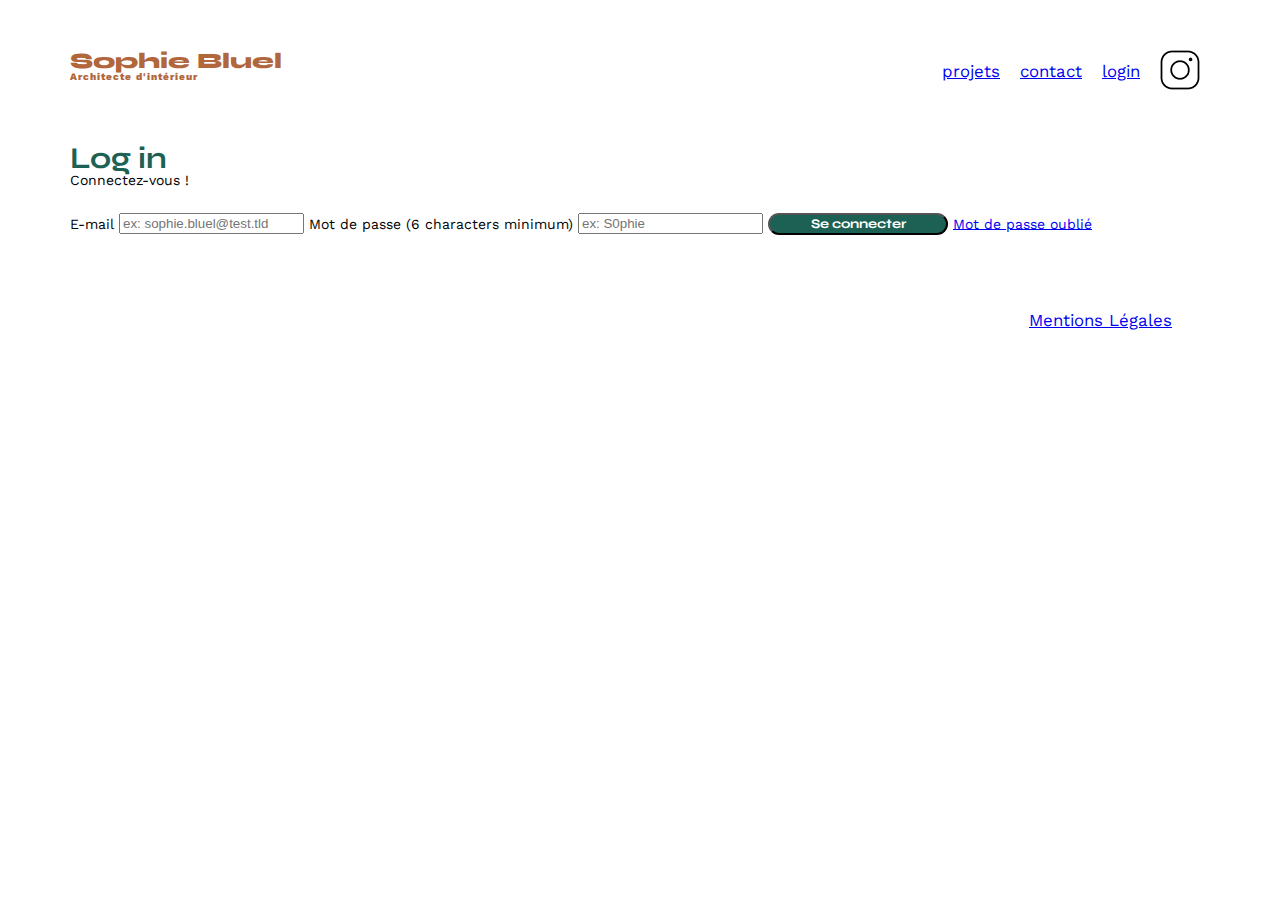
==== FrontEnd/login.html @ 77f5425b "exercice" ====
<!DOCTYPE html>
<html lang="fr">
  <head>
    <meta charset="UTF-8" />
    <meta name="viewport" content="width=device-width, initial-scale=1.0" />
    <title>Login</title>
  </head>
  <body>
    <!-- Page de connexion -->
    <!DOCTYPE html>
    <html lang="fr">
      <head>
        <meta charset="UTF-8" />
        <title>Sophie Bluel - Architecte d'intérieur</title>
        <meta name="viewport" content="width=device-width, initial-scale=1.0" />
        <link rel="preconnect" href="https://fonts.googleapis.com" />
        <link rel="preconnect" href="https://fonts.gstatic.com" crossorigin />
        <link
          href="https://fonts.googleapis.com/css2?family=Syne:wght@700;800&family=Work+Sans&display=swap"
          rel="stylesheet"
        />
        <meta name="description" content="" />
        <link rel="stylesheet" href="./assets/style.css" />
        <script type="module" src="./login.js"></script>
      </head>

      <body>
        <header>
          <h1>Sophie Bluel<span>Architecte d'intérieur</span></h1>
          <nav>
            <ul>
              <li>
                <a href="./index.html#portfolio">projets</a>
              </li>
              <li>
                <a href="index.html#contact">contact</a>
              </li>
              <li>
                <a href="login.html">login</a>
              </li>
              <li>
                <a href="http://instagram.com" target="_blank">
                  <img src="./assets/icons/instagram.png" alt="Instagram" />
                </a>
              </li>
            </ul>
          </nav>
        </header>
        <main>
          <section id="pass">
            <h2>Log in</h2>
            <p>Connectez-vous !</p>
            <form id="form" action="#">
              <label for="mail">E-mail</label>
              <input
                id="email"
                type="email"
                id="email"
                required
                maxlength="128"
                placeholder="ex: sophie.bluel@test.tld"
              />
              <label for="mdp">Mot de passe (6 characters minimum)</label>
              <input
                id="mdp"
                type="mdp"
                name="mdp"
                id="mdp"
                minlength="6"
                maxlength="64"
                autocomplete="current-password"
                placeholder="ex: S0phie"
              />
              <input id="connect" type="submit" value="Se connecter" />
              <a class="forgotpassword" href="#">Mot de passe oublié</a>
            </form>
          </section>
        </main>
        <!-- FOOTER -->
        <footer>
          <nav>
            <ul>
              <a href="#">
                <li>Mentions Légales</li>
              </a>
            </ul>
          </nav>
        </footer>
      </body>
    </html>
  </body>
</html>
---- FrontEnd/assets/style.css ----
/* http://meyerweb.com/eric/tools/css/reset/
   v2.0 | 20110126
   License: none (public domain)
*/

html,
body,
div,
span,
applet,
object,
iframe,
h1,
h2,
h3,
h4,
h5,
h6,
p,
blockquote,
pre,
a,
abbr,
acronym,
address,
big,
cite,
code,
del,
dfn,
em,
img,
ins,
kbd,
q,
s,
samp,
small,
strike,
strong,
sub,
sup,
tt,
var,
b,
u,
i,
center,
dl,
dt,
dd,
ol,
ul,
li,
fieldset,
form,
label,
legend,
table,
caption,
tbody,
tfoot,
thead,
tr,
th,
td,
article,
aside,
canvas,
details,
embed,
figure,
figcaption,
footer,
header,
hgroup,
menu,
nav,
output,
ruby,
section,
summary,
time,
mark,
audio,
video {
  margin: 0;
  padding: 0;
  border: 0;
  font-size: 100%;
  font: inherit;
  vertical-align: baseline;
}
/* HTML5 display-role reset for older browsers */
article,
aside,
details,
figcaption,
figure,
footer,
header,
hgroup,
menu,
nav,
section {
  display: block;
}
body {
  line-height: 1;
}
ol,
ul {
  list-style: none;
}
blockquote,
q {
  quotes: none;
}
blockquote:before,
blockquote:after,
q:before,
q:after {
  content: "";
  content: none;
}
table {
  border-collapse: collapse;
  border-spacing: 0;
}
/** end reset css**/
body {
  max-width: 1140px;
  margin: auto;
  font-family: "Work Sans";
  font-size: 14px;
}
header {
  display: flex;
  justify-content: space-between;
  margin: 50px 0;
}
section {
  margin: 50px 0;
}

h1 {
  display: flex;
  flex-direction: column;
  font-family: "Syne";
  font-size: 22px;
  font-weight: 800;
  color: #b1663c;
}

h1 > span {
  font-family: "Work Sans";
  font-size: 10px;
  letter-spacing: 0.1em;
}

h2 {
  font-family: "Syne";
  font-weight: 700;
  font-size: 30px;
  color: #1d6154;
}
nav ul {
  display: flex;
  align-items: center;
  list-style-type: none;
}
nav li {
  padding: 0 10px;
  font-size: 1.2em;
}

li:hover {
  color: #b1663c;
}
#introduction {
  display: flex;
  align-items: center;
}
#introduction figure {
  flex: 1;
}
#introduction img {
  display: block;
  margin: auto;
  width: 80%;
}

#introduction article {
  flex: 1;
}
#introduction h2 {
  margin-bottom: 1em;
}

#introduction p {
  margin-bottom: 0.5em;
}
#portfolio h2 {
  text-align: center;
  margin-bottom: 1em;
}
.gallery {
  width: 100%;
  display: grid;
  grid-template-columns: 1fr 1fr 1fr;
  grid-column-gap: 20px;
  grid-row-gap: 20px;
}

.gallery img {
  width: 100%;
}
#contact {
  width: 50%;
  margin: auto;
}
#contact > * {
  text-align: center;
}
#contact h2 {
  margin-bottom: 20px;
}
#contact form {
  text-align: left;
  margin-top: 30px;
  display: flex;
  flex-direction: column;
}

#contact input {
  height: 50px;
  font-size: 1.2em;
  border: none;
  box-shadow: 0px 4px 14px rgba(0, 0, 0, 0.09);
}
#contact label {
  margin: 2em 0 1em 0;
}
#contact textarea {
  border: none;
  box-shadow: 0px 4px 14px rgba(0, 0, 0, 0.09);
}

input[type="submit"] {
  font-family: "Syne";
  font-weight: 700;
  color: white;
  background-color: #1d6154;
  margin: 2em auto;
  width: 180px;
  text-align: center;
  border-radius: 60px;
}

footer nav ul {
  display: flex;
  justify-content: flex-end;
  margin: 2em;
}

/* **************************************************** */

/* Filters */
.filters {
  display: flex;
  justify-content: center;
  align-items: center;
  flex-wrap: wrap;
  gap: 20px;
  margin: 40px 0;
}
.filter__btn {
  font-family: "Syne";
  padding: 10px 20px;
  margin: 0 15px;
  border: 1px solid #1d6154;
  border-radius: 25px;
  color: #1d6154;
  background-color: white;
  font-size: 16px;
  font-weight: 700;
  cursor: pointer;
  transition: all 0.5s ease;
}
.filter__btn:active {
  color: white;
  background-color: #1d6154;
}
.filter__btn:hover {
  color: white;
  background-color: #1d6154;
}
.filter__btn:focus {
  color: white;
  background-color: #1d6154;
}

/* ******************************************************** */
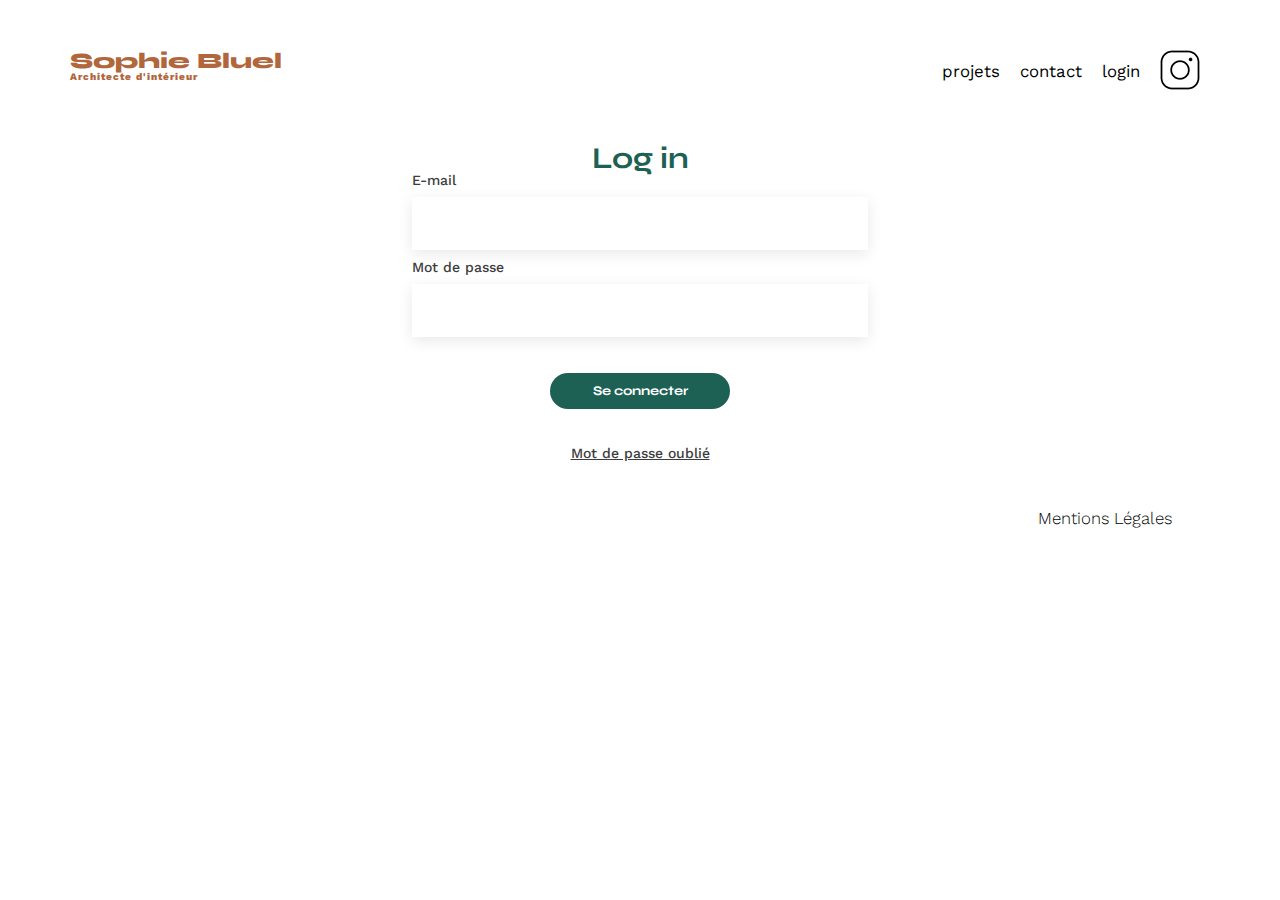
==== commit e66a60b5: "Partie style page login" ====
--- a/FrontEnd/login.html
+++ b/FrontEnd/login.html
@@ -36,12 +36,10 @@
                 <a href="index.html#contact">contact</a>
               </li>
               <li>
-                <a href="login.html">login</a>
+                <a href="#">login</a>
               </li>
               <li>
-                <a href="http://instagram.com" target="_blank">
-                  <img src="./assets/icons/instagram.png" alt="Instagram" />
-                </a>
+                <img src="./assets/icons/instagram.png" alt="Instagram" />
               </li>
             </ul>
           </nav>
@@ -49,30 +47,13 @@
         <main>
           <section id="pass">
             <h2>Log in</h2>
-            <p>Connectez-vous !</p>
             <form id="form" action="#">
               <label for="mail">E-mail</label>
-              <input
-                id="email"
-                type="email"
-                id="email"
-                required
-                maxlength="128"
-                placeholder="ex: sophie.bluel@test.tld"
-              />
-              <label for="mdp">Mot de passe (6 characters minimum)</label>
-              <input
-                id="mdp"
-                type="mdp"
-                name="mdp"
-                id="mdp"
-                minlength="6"
-                maxlength="64"
-                autocomplete="current-password"
-                placeholder="ex: S0phie"
-              />
+              <input id="email" required />
+              <label for="mdp">Mot de passe</label>
+              <input id="mdp" name="mdp" required />
               <input id="connect" type="submit" value="Se connecter" />
-              <a class="forgotpassword" href="#">Mot de passe oublié</a>
+              <a class="password" href="#">Mot de passe oublié</a>
             </form>
           </section>
         </main>
--- a/FrontEnd/assets/style.css
+++ b/FrontEnd/assets/style.css
@@ -271,13 +271,12 @@
   justify-content: center;
   align-items: center;
   flex-wrap: wrap;
-  gap: 20px;
   margin: 40px 0;
+  gap: 10px;
 }
 .filter__btn {
   font-family: "Syne";
   padding: 10px 20px;
-  margin: 0 15px;
   border: 1px solid #1d6154;
   border-radius: 25px;
   color: #1d6154;
@@ -285,19 +284,67 @@
   font-size: 16px;
   font-weight: 700;
   cursor: pointer;
-  transition: all 0.5s ease;
-}
-.filter__btn:active {
-  color: white;
-  background-color: #1d6154;
-}
+  transition: 0.5s ease;
+}
+
 .filter__btn:hover {
   color: white;
   background-color: #1d6154;
 }
-.filter__btn:focus {
-  color: white;
-  background-color: #1d6154;
-}
 
 /* ******************************************************** */
+
+/* login */
+
+nav ul li a {
+  color: #000;
+  text-decoration: none;
+}
+
+#pass {
+  text-align: center;
+}
+
+#form {
+  width: 40%;
+  margin: auto;
+  display: flex;
+  flex-direction: column;
+  gap: 10px;
+}
+
+#form label {
+  align-self: flex-start;
+  color: #3d3d3d;
+  font-size: 14px;
+  font-weight: 500;
+}
+
+#form a {
+  color: #3d3d3d;
+  font-size: 14px;
+  font-weight: 500;
+}
+
+#form #email,
+#mdp {
+  border: none;
+  height: 51px;
+  flex-shrink: 0;
+  background-color: #fff;
+  box-shadow: 0px 4px 14px 0px rgba(0, 0, 0, 0.09);
+  font-size: 20px;
+}
+
+#form #connect {
+  border: none;
+  height: 36px;
+  cursor: pointer;
+}
+
+footer nav ul a {
+  color: #000;
+  text-decoration: none;
+  font-size: 14px;
+  font-weight: 300;
+}
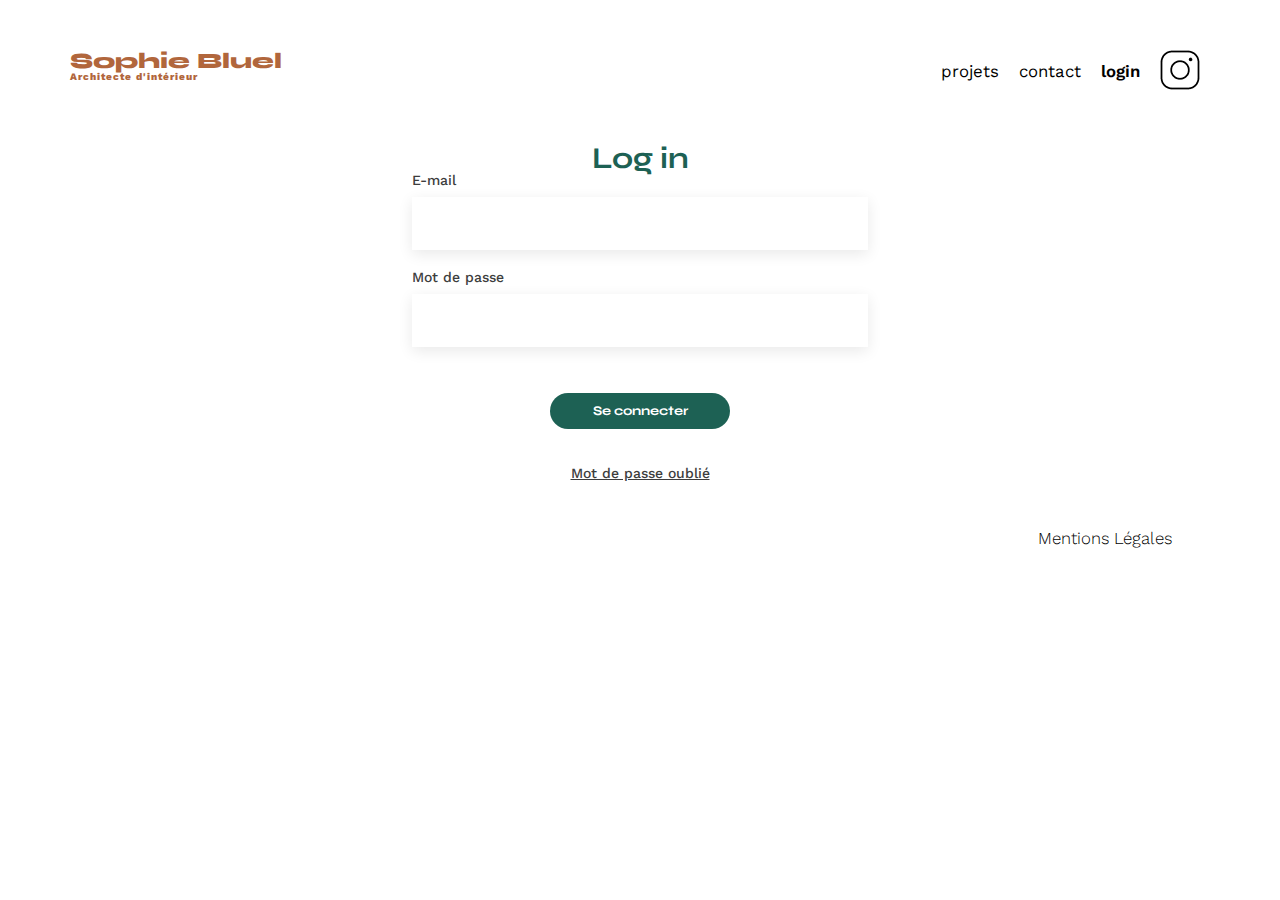
==== commit 63881fcd: "Vérification champs et ajout liens navigation" ====
--- a/FrontEnd/login.html
+++ b/FrontEnd/login.html
@@ -36,7 +36,7 @@
                 <a href="index.html#contact">contact</a>
               </li>
               <li>
-                <a href="#">login</a>
+                <a href="#" class="link__bold">login</a>
               </li>
               <li>
                 <img src="./assets/icons/instagram.png" alt="Instagram" />
@@ -45,13 +45,16 @@
           </nav>
         </header>
         <main>
-          <section id="pass">
+          <section id="admin">
             <h2>Log in</h2>
+            <div class="disconnected"></div>
             <form id="form" action="#">
               <label for="mail">E-mail</label>
               <input id="email" required />
+              <div class="email__error"></div>
               <label for="mdp">Mot de passe</label>
               <input id="mdp" name="mdp" required />
+              <div class="mdp__error"></div>
               <input id="connect" type="submit" value="Se connecter" />
               <a class="password" href="#">Mot de passe oublié</a>
             </form>
--- a/FrontEnd/assets/style.css
+++ b/FrontEnd/assets/style.css
@@ -177,6 +177,15 @@
 li:hover {
   color: #b1663c;
 }
+
+nav ul li a:hover {
+  color: #b1663c;
+}
+
+.link__bold {
+  font-weight: 600;
+}
+
 #introduction {
   display: flex;
   align-items: center;
@@ -287,6 +296,7 @@
   transition: 0.5s ease;
 }
 
+.active,
 .filter__btn:hover {
   color: white;
   background-color: #1d6154;
@@ -301,7 +311,7 @@
   text-decoration: none;
 }
 
-#pass {
+#admin {
   text-align: center;
 }
 
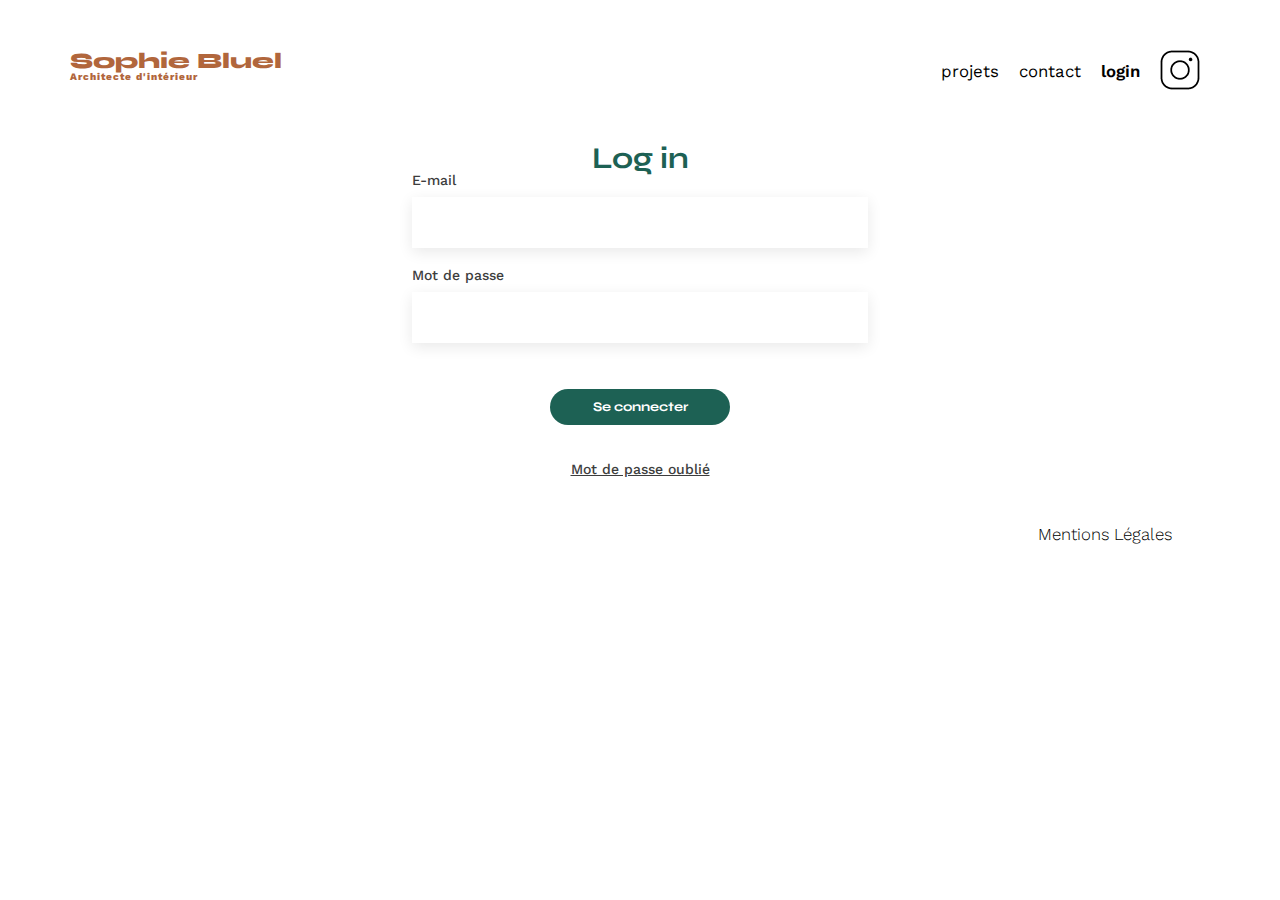
==== commit 6bde7483: "Partie modale" ====
--- a/FrontEnd/login.html
+++ b/FrontEnd/login.html
@@ -50,10 +50,10 @@
             <div class="disconnected"></div>
             <form id="form" action="#">
               <label for="mail">E-mail</label>
-              <input id="email" required />
+              <input type="email" id="email" required />
               <div class="email__error"></div>
               <label for="mdp">Mot de passe</label>
-              <input id="mdp" name="mdp" required />
+              <input type="password" id="mdp" name="mdp" required />
               <div class="mdp__error"></div>
               <input id="connect" type="submit" value="Se connecter" />
               <a class="password" href="#">Mot de passe oublié</a>
--- a/FrontEnd/assets/style.css
+++ b/FrontEnd/assets/style.css
@@ -2,6 +2,10 @@
    v2.0 | 20110126
    License: none (public domain)
 */
+
+* {
+  box-sizing: border-box;
+}
 
 html,
 body,
@@ -186,6 +190,28 @@
   font-weight: 600;
 }
 
+/* barre noir Admin*/
+#darkBar {
+  background-color: #000;
+  padding: 20px;
+  font-family: "Work Sans";
+  font-style: normal;
+  font-weight: 400;
+  font-size: 16px;
+  line-height: 19px;
+  color: #000;
+  text-align: center;
+  display: flex;
+  align-items: center;
+  justify-content: center;
+}
+
+#darkBar span,
+#darkBar i {
+  color: #fff;
+  margin-left: 10px;
+}
+
 #introduction {
   display: flex;
   align-items: center;
@@ -211,8 +237,25 @@
 }
 #portfolio h2 {
   text-align: center;
-  margin-bottom: 1em;
-}
+}
+.title__portfolio {
+  display: flex;
+  flex-direction: row;
+  justify-content: center;
+  align-items: center;
+  margin: 8em 0 5em;
+  gap: 2em;
+}
+
+.portfolio__icon {
+  cursor: pointer;
+}
+
+.portfolio__icon i {
+  font-size: 15.5px;
+  color: #000;
+}
+
 .gallery {
   width: 100%;
   display: grid;
@@ -276,6 +319,7 @@
 
 /* Filters */
 .filters {
+  text-align: center;
   display: flex;
   justify-content: center;
   align-items: center;
@@ -350,6 +394,11 @@
   border: none;
   height: 36px;
   cursor: pointer;
+  transition: 0.3s;
+}
+
+#form #connect:hover {
+  background-color: #0e2f28;
 }
 
 footer nav ul a {
@@ -358,3 +407,243 @@
   font-size: 14px;
   font-weight: 300;
 }
+
+/* modale 1 */
+
+.modal,
+.modal2 {
+  z-index: 1000;
+  width: 700px;
+  padding: 1.3rem;
+  min-height: 250px;
+  position: fixed;
+  top: 50%;
+  left: 50%;
+  transform: translate(-50%, -50%);
+  background-color: #fff;
+  border-radius: 10px;
+}
+
+.btn-close {
+  font-size: 21px;
+  color: #000;
+  font-size: 1.2em;
+  position: absolute;
+  top: 20px;
+  right: 20px;
+  cursor: pointer;
+}
+
+.btn-close2 {
+  font-size: 21px;
+  color: #000;
+  font-size: 1.2em;
+  position: absolute;
+  top: 20px;
+  left: 20px;
+  cursor: pointer;
+}
+
+.btn-close3 {
+  font-size: 21px;
+  color: #000;
+  font-size: 1.2em;
+  position: absolute;
+  top: 20px;
+  right: 20px;
+  cursor: pointer;
+}
+
+.modal-container {
+  padding: 2em 6em;
+}
+
+.modal-header h3 {
+  color: #000;
+  margin: 1em 0;
+  text-align: center;
+  font-family: Work Sans;
+  font-size: 26px;
+  font-weight: 400;
+}
+
+.modal-gallery {
+  width: 100%;
+  display: grid;
+  grid-template-columns: repeat(5, 1fr);
+  grid-column-gap: 10px;
+  grid-row-gap: 10px;
+  margin: 3em 0;
+}
+
+.modal-gallery img {
+  width: 100%;
+}
+
+figure {
+  position: relative;
+}
+
+.btn__Trash {
+  background-color: #000;
+  padding: 0.2em;
+  color: #fff;
+  position: absolute;
+  top: 0.5em;
+  right: 0.5em;
+  cursor: pointer;
+}
+
+.modal-footer {
+  padding-top: 2em;
+  border-top: 1px solid #b3b3b3;
+  text-align: center;
+}
+
+.modal-footer button {
+  border: none;
+  border-radius: 60px;
+  width: 237px;
+  font-family: Syne;
+  color: #fff;
+  font-size: 14px;
+  display: inline-block;
+  padding: 0.8em;
+  background-color: #1d6154;
+  text-decoration: none;
+  transition: 0.3s;
+  cursor: pointer;
+}
+
+.modal-footer button:hover {
+  background-color: #0e2f28;
+}
+
+.overlay,
+.overlay2 {
+  position: fixed;
+  top: 0;
+  bottom: 0;
+  left: 0;
+  right: 0;
+  width: 100%;
+  height: 100%;
+  background: rgba(0, 0, 0, 0.3);
+  backdrop-filter: blur(1px);
+  z-index: 1;
+}
+
+.hidden {
+  display: none;
+}
+
+.modal-overlay {
+  position: fixed;
+  display: flex;
+  flex-direction: row;
+  justify-content: center;
+  align-items: center;
+  top: 0;
+  left: 0;
+  width: 100%;
+  height: 100%;
+  background-color: rgba(0, 0, 0, 0.3);
+  display: none;
+}
+
+/* modal 2 */
+
+.modal-nav .fa-arrow-left {
+  color: #000;
+  font-size: 21px;
+}
+#modal-edit-project-form .modal-content-new-photo {
+  display: flex;
+  flex-direction: column;
+  align-items: center;
+  padding: 30px 0 19px 0;
+  background-color: #e8f1f7;
+  border-radius: 3px;
+  margin: 35px 105px 0 105px;
+}
+
+.modal-content-new-photo i {
+  font-size: 58px;
+  color: #b9c5cc;
+  padding-bottom: 20px;
+}
+
+.modal-content-new-photo #new-image {
+  background-color: #cbd6dc;
+  border: none;
+  border-radius: 50px;
+  font-family: "Work Sans";
+  font-size: 1em;
+  line-height: 16px;
+  color: #306685;
+  text-align: center;
+  padding: 10px 33px;
+  cursor: pointer;
+}
+
+.modal-content-new-photo #form-image {
+  margin-top: -36px;
+  width: 173px;
+  padding: 8px 0;
+  border: none;
+  border-radius: 50px;
+  opacity: 0;
+  cursor: pointer;
+}
+
+.modal-content-new-photo p {
+  font-size: 10px;
+  line-height: 12px;
+  color: #444;
+  padding-top: 7px;
+}
+
+#modal-edit-project-form .modal-content-new-category-title {
+  display: flex;
+  flex-direction: column;
+  text-align: left;
+  padding: 10px 105px 0 105px;
+}
+
+.modal-content-new-category-title input[type="text"],
+select {
+  height: 51px;
+  box-shadow: 0px 4px 14px rgba(0, 0, 0, 0.09);
+  border: none;
+}
+
+.modal-content-new-category-title #form-title,
+#form-category {
+  color: #444;
+  padding-left: 16px;
+  font-family: "Work Sans";
+  font-size: 1em;
+}
+
+.modal-content-new-category-title label {
+  padding-top: 20px;
+  padding-bottom: 10px;
+}
+
+.modal-content-new-category-title .border-in-second-window-of-modal {
+  margin-left: 0;
+  margin-right: 0;
+  margin-top: 45px;
+}
+
+#modal-edit-project-form input[type="submit"] {
+  background-color: #a7a7a7;
+  border: none;
+  width: 234px;
+  padding: 10px 49px;
+  cursor: pointer;
+}
+
+#modal-edit-project-form input[type="submit"]:hover {
+  background-color: #1d6154;
+}
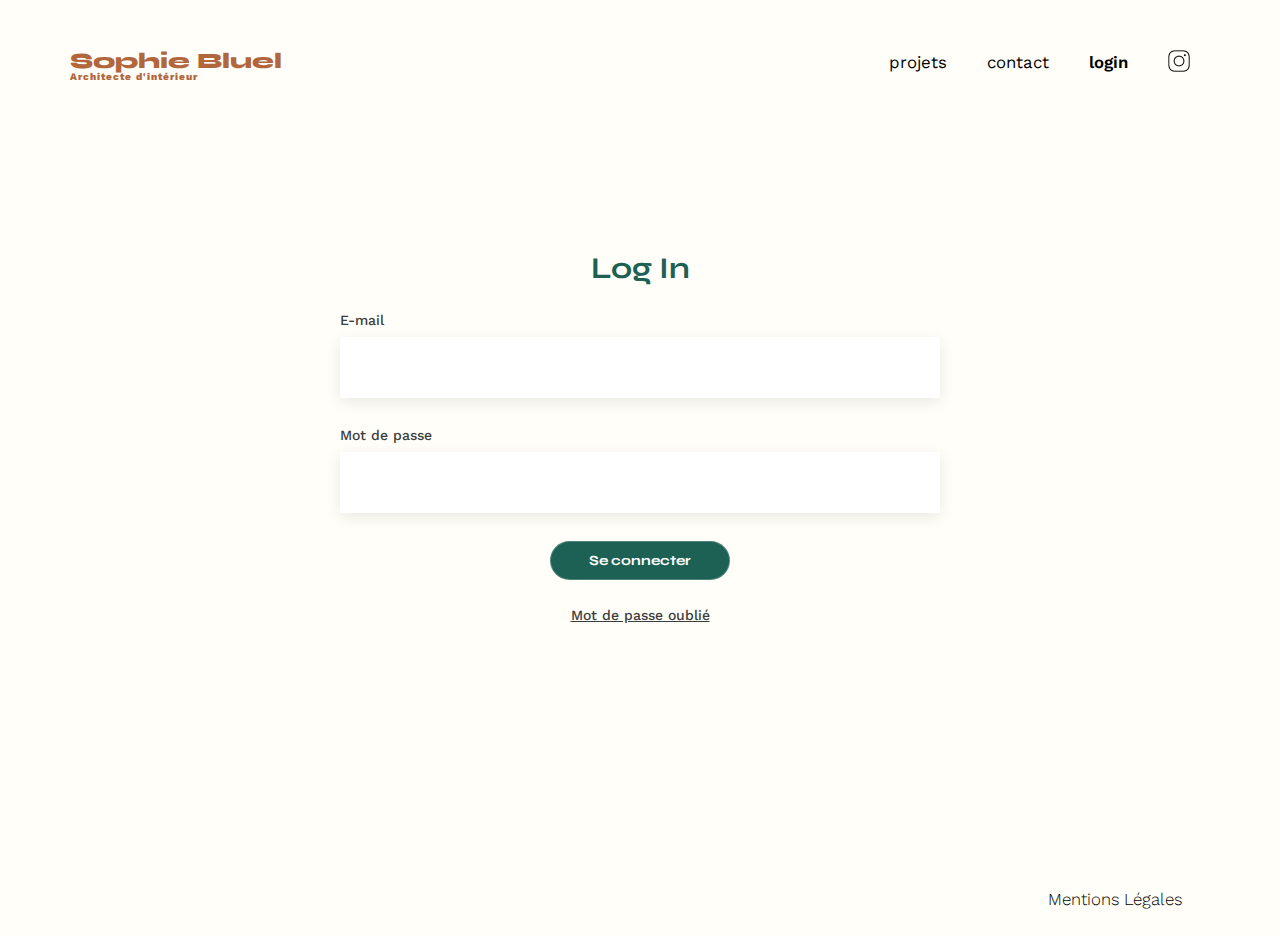
==== commit 7bb87285: "Refactoring code" ====
--- a/FrontEnd/login.html
+++ b/FrontEnd/login.html
@@ -33,32 +33,62 @@
                 <a href="./index.html#portfolio">projets</a>
               </li>
               <li>
-                <a href="index.html#contact">contact</a>
+                <a href="./index.html#contact">contact</a>
               </li>
               <li>
-                <a href="#" class="link__bold">login</a>
+                <a href="#" class="link-bold">login</a>
               </li>
               <li>
-                <img src="./assets/icons/instagram.png" alt="Instagram" />
+                <img
+                  class="icon-instagram"
+                  src="./assets/icons/instagram.png"
+                  alt="Instagram"
+                />
               </li>
             </ul>
           </nav>
         </header>
         <main>
-          <section id="admin">
-            <h2>Log in</h2>
+          <div class="container">
+            <h2>Log In</h2>
             <div class="disconnected"></div>
-            <form id="form" action="#">
-              <label for="mail">E-mail</label>
-              <input type="email" id="email" required />
-              <div class="email__error"></div>
-              <label for="mdp">Mot de passe</label>
-              <input type="password" id="mdp" name="mdp" required />
-              <div class="mdp__error"></div>
-              <input id="connect" type="submit" value="Se connecter" />
-              <a class="password" href="#">Mot de passe oublié</a>
+            <form>
+              <div class="input-group">
+                <label for="email">E-mail</label>
+                <div class="icon-input-container">
+                  <input
+                    type="text"
+                    name="email"
+                    id="email"
+                    autocomplete="off"
+                  />
+                  <img
+                    src="./assets/icons/check.svg"
+                    alt="icone de validation"
+                    class="icone-verif"
+                  />
+                </div>
+                <span class="error-msg">Entrez un email valide.</span>
+              </div>
+
+              <div class="input-group">
+                <label for="password">Mot de passe</label>
+                <div class="icon-input-container">
+                  <input type="password" name="password" id="password" />
+                  <img
+                    src="./assets/icons/check.svg"
+                    alt="icone de validation"
+                    class="icone-verif"
+                  />
+                </div>
+                <span class="validate-info"></span>
+                <span class="validate-mdp"></span>
+              </div>
+
+              <button type="submit">Se connecter</button>
             </form>
-          </section>
+            <a class="mdp-forgot" href="#">Mot de passe oublié</a>
+          </div>
         </main>
         <!-- FOOTER -->
         <footer>
--- a/FrontEnd/assets/style.css
+++ b/FrontEnd/assets/style.css
@@ -2,10 +2,6 @@
    v2.0 | 20110126
    License: none (public domain)
 */
-
-* {
-  box-sizing: border-box;
-}
 
 html,
 body,
@@ -133,6 +129,7 @@
 }
 /** end reset css**/
 body {
+  background: #fffef8;
   max-width: 1140px;
   margin: auto;
   font-family: "Work Sans";
@@ -174,20 +171,20 @@
   list-style-type: none;
 }
 nav li {
-  padding: 0 10px;
+  padding: 0 20px;
   font-size: 1.2em;
 }
 
-li:hover {
+.icon-instagram {
+  color: #000;
+  width: 22px;
+  height: 22px;
+  cursor: pointer;
+}
+
+li:hover,
+a:hover {
   color: #b1663c;
-}
-
-nav ul li a:hover {
-  color: #b1663c;
-}
-
-.link__bold {
-  font-weight: 600;
 }
 
 /* barre noir Admin*/
@@ -212,6 +209,10 @@
   margin-left: 10px;
 }
 
+.fa-pen-to-square {
+  color: #fff;
+}
+
 #introduction {
   display: flex;
   align-items: center;
@@ -234,9 +235,6 @@
 
 #introduction p {
   margin-bottom: 0.5em;
-}
-#portfolio h2 {
-  text-align: center;
 }
 .title__portfolio {
   display: flex;
@@ -246,16 +244,13 @@
   margin: 8em 0 5em;
   gap: 2em;
 }
-
 .portfolio__icon {
   cursor: pointer;
 }
-
 .portfolio__icon i {
   font-size: 15.5px;
   color: #000;
 }
-
 .gallery {
   width: 100%;
   display: grid;
@@ -315,38 +310,35 @@
   margin: 2em;
 }
 
-/* **************************************************** */
-
-/* Filters */
-.filters {
-  text-align: center;
-  display: flex;
-  justify-content: center;
-  align-items: center;
-  flex-wrap: wrap;
-  margin: 40px 0;
-  gap: 10px;
-}
-.filter__btn {
-  font-family: "Syne";
-  padding: 10px 20px;
-  border: 1px solid #1d6154;
-  border-radius: 25px;
+/* filtres */
+
+.btns-filtres {
+  text-align: center;
+  margin-bottom: 4em;
+}
+
+.filtre__btn {
+  font-family: Syne;
   color: #1d6154;
-  background-color: white;
   font-size: 16px;
   font-weight: 700;
-  cursor: pointer;
-  transition: 0.5s ease;
-}
-
-.active,
-.filter__btn:hover {
-  color: white;
+  padding: 0.5em 1em;
+  border-radius: 100px;
+  border: #1d6154 1px solid;
+  background-color: transparent;
+  cursor: pointer;
+  transition: 0.3s ease-out;
+}
+
+.filtre__btn:hover {
   background-color: #1d6154;
-}
-
-/* ******************************************************** */
+  color: #fff;
+}
+
+.filtre__btn.active {
+  background-color: #1d6154;
+  color: #fff;
+}
 
 /* login */
 
@@ -355,50 +347,125 @@
   text-decoration: none;
 }
 
-#admin {
-  text-align: center;
-}
-
-#form {
-  width: 40%;
-  margin: auto;
-  display: flex;
-  flex-direction: column;
-  gap: 10px;
-}
-
-#form label {
-  align-self: flex-start;
+.link-bold {
+  font-weight: 600;
+}
+
+.container {
+  max-width: 600px;
+  margin: 10em auto 17em;
+  padding: 30px;
+  color: #f1f1f1;
+  border-radius: 5px;
+  border: 1px solid #ffffffc3;
+}
+
+h2 {
+  font-family: Syne;
+  color: #1d6154;
+  font-size: 30px;
+  text-align: center;
+  font-weight: 700;
+}
+
+.deconnection-msg {
+  text-align: center;
+}
+
+.input-group {
+  margin-top: 30px;
+  position: relative;
+}
+
+label {
   color: #3d3d3d;
   font-size: 14px;
   font-weight: 500;
-}
-
-#form a {
+  display: block;
+  position: relative;
+  margin-bottom: 10px;
+}
+
+#email,
+#password {
+  display: block;
+  width: 100%;
+  font-size: 18px;
+  padding: 20px 0;
+  background: #fff;
+  border: none;
+  outline: 0;
+  box-shadow: 0px 4px 14px 0px rgba(0, 0, 0, 0.09);
+}
+
+input:focus {
+  box-shadow: 0 1px 0 #fff;
+}
+
+input::placeholder {
+  font-size: 16px;
+}
+
+.icon-input-container {
+  position: relative;
+}
+
+.icone-verif {
+  width: 30px;
+  position: absolute;
+  top: 50%;
+  transform: translateY(-50%);
+  right: 40px;
+  display: none;
+}
+
+.error-msg {
+  margin-top: 7px;
+  color: #f75252;
+  font-weight: 400;
+  display: none;
+}
+
+.validate-info,
+.validate-mdp {
+  margin-top: 8px;
+  color: #f75252;
+  font-weight: 400;
+  display: block;
+}
+
+form button {
+  font-size: 14px;
+  min-width: 150px;
+  display: block;
+  margin: 2em auto;
+  width: 180px;
+  padding: 10px 15px;
+  background: #1d6154;
+  border: 1px solid #f1f1f13d;
+  border-radius: 60px;
+  color: #fff;
+  font-family: Syne;
+  font-weight: 700;
+  cursor: pointer;
+}
+
+form button:hover {
+  background-color: #0e2f28;
+}
+
+.mdp-forgot {
+  font-family: Work Sans;
   color: #3d3d3d;
+  font-weight: 500;
   font-size: 14px;
-  font-weight: 500;
-}
-
-#form #email,
-#mdp {
-  border: none;
-  height: 51px;
-  flex-shrink: 0;
-  background-color: #fff;
-  box-shadow: 0px 4px 14px 0px rgba(0, 0, 0, 0.09);
-  font-size: 20px;
-}
-
-#form #connect {
-  border: none;
-  height: 36px;
-  cursor: pointer;
-  transition: 0.3s;
-}
-
-#form #connect:hover {
-  background-color: #0e2f28;
+  margin-top: 20px;
+  display: block;
+  text-align: center;
+}
+
+footer nav li {
+  padding: 0;
 }
 
 footer nav ul a {
@@ -413,21 +480,22 @@
 .modal,
 .modal2 {
   z-index: 1000;
-  width: 700px;
+  width: 630px;
+  height: 688px;
   padding: 1.3rem;
-  min-height: 250px;
   position: fixed;
   top: 50%;
   left: 50%;
   transform: translate(-50%, -50%);
   background-color: #fff;
   border-radius: 10px;
+  animation: fadeIn 0.5s both;
 }
 
 .btn-close {
   font-size: 21px;
   color: #000;
-  font-size: 1.2em;
+  font-size: 1.5em;
   position: absolute;
   top: 20px;
   right: 20px;
@@ -437,7 +505,7 @@
 .btn-close2 {
   font-size: 21px;
   color: #000;
-  font-size: 1.2em;
+  font-size: 1.5em;
   position: absolute;
   top: 20px;
   left: 20px;
@@ -447,7 +515,7 @@
 .btn-close3 {
   font-size: 21px;
   color: #000;
-  font-size: 1.2em;
+  font-size: 1.5em;
   position: absolute;
   top: 20px;
   right: 20px;
@@ -473,18 +541,19 @@
   grid-template-columns: repeat(5, 1fr);
   grid-column-gap: 10px;
   grid-row-gap: 10px;
-  margin: 3em 0;
+  margin: 4em 0 5em;
 }
 
 .modal-gallery img {
   width: 100%;
+  object-fit: cover;
 }
 
 figure {
   position: relative;
 }
 
-.btn__Trash {
+.btn__trash {
   background-color: #000;
   padding: 0.2em;
   color: #fff;
@@ -495,7 +564,7 @@
 }
 
 .modal-footer {
-  padding-top: 2em;
+  padding-top: 4em;
   border-top: 1px solid #b3b3b3;
   text-align: center;
 }
@@ -529,7 +598,6 @@
   width: 100%;
   height: 100%;
   background: rgba(0, 0, 0, 0.3);
-  backdrop-filter: blur(1px);
   z-index: 1;
 }
 
@@ -551,6 +619,24 @@
   display: none;
 }
 
+@keyframes fadeIn {
+  from {
+    opacity: 0;
+  }
+  to {
+    opacity: 1;
+  }
+}
+
+@keyframes fadeOut {
+  from {
+    opacity: 1;
+  }
+  to {
+    opacity: 0;
+  }
+}
+
 /* modal 2 */
 
 .modal-nav .fa-arrow-left {
@@ -562,13 +648,18 @@
   flex-direction: column;
   align-items: center;
   padding: 30px 0 19px 0;
-  background-color: #e8f1f7;
+  background-color: #e8f1f6;
   border-radius: 3px;
   margin: 35px 105px 0 105px;
+  border-radius: 3px;
+}
+
+.image-container img {
+  width: 146px;
 }
 
 .modal-content-new-photo i {
-  font-size: 58px;
+  font-size: 78px;
   color: #b9c5cc;
   padding-bottom: 20px;
 }
@@ -597,8 +688,9 @@
 }
 
 .modal-content-new-photo p {
+  font-family: Work Sans;
   font-size: 10px;
-  line-height: 12px;
+  font-weight: 400;
   color: #444;
   padding-top: 7px;
 }
@@ -630,16 +722,19 @@
   padding-bottom: 10px;
 }
 
-.modal-content-new-category-title .border-in-second-window-of-modal {
+.modal-content-new-category-title .line-modal {
   margin-left: 0;
   margin-right: 0;
-  margin-top: 45px;
+  margin-top: 5em;
 }
 
 #modal-edit-project-form input[type="submit"] {
+  color: #fff;
+  font-size: 14px;
+  font-family: Syne;
   background-color: #a7a7a7;
   border: none;
-  width: 234px;
+  width: 237px;
   padding: 10px 49px;
   cursor: pointer;
 }
